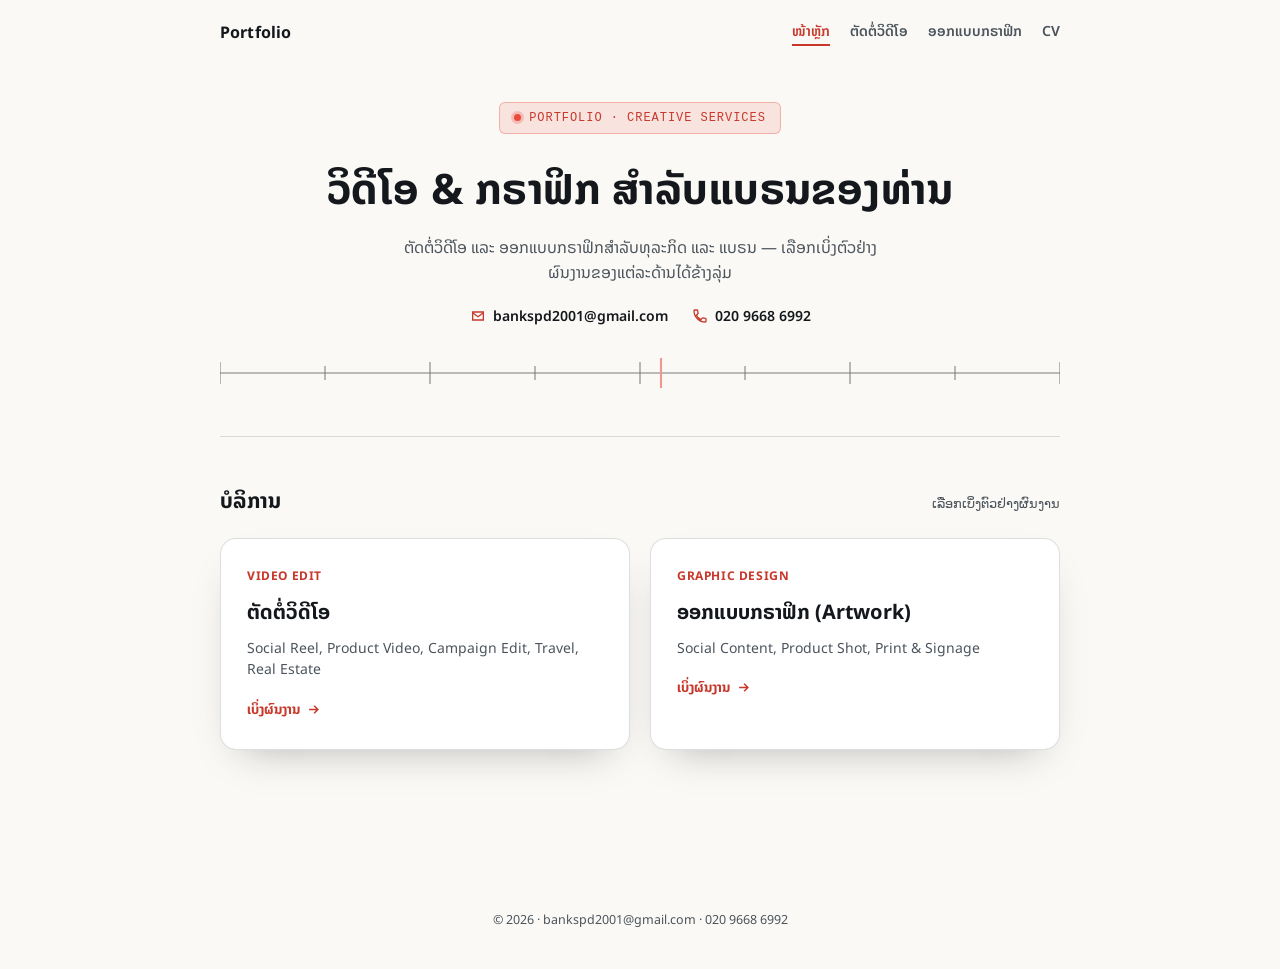
==== job/index.html @ 88bd38e2 "Add job-application portfolio version without pricing" ====
<!doctype html>
<html lang="lo">
<head>
<meta charset="utf-8">
<meta name="viewport" content="width=device-width,initial-scale=1">
<title>Portfolio · Video Edit &amp; Graphic Design</title>
<meta name="description" content="ຜົນງານ ຕັດຕໍ່ວິດີໂອ ແລະ ອອກແບບກຣາຟິກ">
<link rel="stylesheet" href="../portfolio/style.css">
</head>
<body>

<nav class="site-nav">
  <a class="brand" href="index.html">Portfolio</a>
  <div class="links">
    <a href="index.html" class="active">ໜ້າຫຼັກ</a>
    <a href="video.html">ຕັດຕໍ່ວິດີໂອ</a>
    <a href="graphic.html">ອອກແບບກຣາຟິກ</a>
    <a href="cv.html">CV</a>
  </div>
</nav>

<div class="wrap">

  <div class="hero">
    <span class="eyebrow"><span class="dot"></span>PORTFOLIO · CREATIVE SERVICES</span>
    <h1>ວິດີໂອ &amp; ກຣາຟິກ ສຳລັບແບຣນຂອງທ່ານ</h1>
    <p>ຕັດຕໍ່ວິດີໂອ ແລະ ອອກແບບກຣາຟິກສຳລັບທຸລະກິດ ແລະ ແບຣນ — ເລືອກເບິ່ງຕົວຢ່າງຜົນງານຂອງແຕ່ລະດ້ານໄດ້ຂ້າງລຸ່ມ</p>
    <div class="hero-contact">
      <a class="hero-contact-link" href="mailto:bankspd2001@gmail.com"><svg viewBox="0 0 24 24" fill="none" stroke="currentColor" stroke-width="2"><path d="M4 6h16v12H4z"/><path d="M4 7l8 6 8-6"/></svg>bankspd2001@gmail.com</a>
      <a class="hero-contact-link" href="tel:+8562096686992"><svg viewBox="0 0 24 24" fill="none" stroke="currentColor" stroke-width="2"><path d="M6.6 10.8a15.9 15.9 0 006.6 6.6l2.2-2.2a1 1 0 011-.25 11.4 11.4 0 003.6.6 1 1 0 011 1V20a1 1 0 01-1 1A17 17 0 013 4a1 1 0 011-1h3.5a1 1 0 011 1 11.4 11.4 0 00.6 3.6 1 1 0 01-.25 1z"/></svg>020 9668 6992</a>
    </div>
    <svg class="timeline-ruler" viewBox="0 0 800 34" preserveAspectRatio="none" aria-hidden="true">
      <line x1="0" y1="17" x2="800" y2="17" stroke-width="1"></line>
      <line x1="0" y1="6" x2="0" y2="28" stroke-width="1"></line>
      <line x1="100" y1="10" x2="100" y2="24" stroke-width="1"></line>
      <line x1="200" y1="6" x2="200" y2="28" stroke-width="1"></line>
      <line x1="300" y1="10" x2="300" y2="24" stroke-width="1"></line>
      <line x1="400" y1="6" x2="400" y2="28" stroke-width="1"></line>
      <line x1="500" y1="10" x2="500" y2="24" stroke-width="1"></line>
      <line x1="600" y1="6" x2="600" y2="28" stroke-width="1"></line>
      <line x1="700" y1="10" x2="700" y2="24" stroke-width="1"></line>
      <line x1="800" y1="6" x2="800" y2="28" stroke-width="1"></line>
      <line class="playhead" x1="420" y1="2" x2="420" y2="32"></line>
    </svg>
  </div>

  <div class="section-head">
    <h2>ບໍລິການ</h2>
    <span class="hint">ເລືອກເບິ່ງຕົວຢ່າງຜົນງານ</span>
  </div>

  <div class="service-grid">
    <a class="service-card" href="video.html">
      <span class="tag">Video Edit</span>
      <h3>ຕັດຕໍ່ວິດີໂອ</h3>
      <p>Social Reel, Product Video, Campaign Edit, Travel, Real Estate</p>
      <span class="go">ເບິ່ງຜົນງານ<svg viewBox="0 0 24 24" fill="none" stroke="currentColor" stroke-width="2.4"><path d="M5 12h14M13 6l6 6-6 6"/></svg></span>
    </a>
    <a class="service-card" href="graphic.html">
      <span class="tag">Graphic Design</span>
      <h3>ອອກແບບກຣາຟິກ (Artwork)</h3>
      <p>Social Content, Product Shot, Print &amp; Signage</p>
      <span class="go">ເບິ່ງຜົນງານ<svg viewBox="0 0 24 24" fill="none" stroke="currentColor" stroke-width="2.4"><path d="M5 12h14M13 6l6 6-6 6"/></svg></span>
    </a>
  </div>

</div>

<footer class="site-footer">© <span id="y"></span> · bankspd2001@gmail.com · 020 9668 6992</footer>
<script>document.getElementById('y').textContent = new Date().getFullYear();</script>

</body>
</html>
---- portfolio/style.css ----
@import url('https://fonts.googleapis.com/css2?family=Noto+Sans+Lao:wght@400;600;700&display=swap');

:root{
  --ink:#14181d;
  --ink-soft:#4b545c;
  --bg:#faf9f5;
  --panel:#ffffff;
  --accent:#e94a3c;
  --accent-strong:#c8392c;
  --teal:#1f9d93;
  --teal-strong:#167a72;
  --gold:#c9962e;
  --gold-strong:#a5781f;
  --timeline:#14181d;
  --line:rgba(20,24,29,0.14);
  --shadow:0 18px 40px -22px rgba(20,24,29,0.35);
  --radius:16px;
  color-scheme:light;
}
@media (prefers-color-scheme:dark){
  :root:not([data-theme="light"]){
    --ink:#eef1f0;
    --ink-soft:#aab3ba;
    --bg:#0f1216;
    --panel:#171c22;
    --accent:#ff6a53;
    --accent-strong:#ff8468;
    --teal:#2dd4c5;
    --teal-strong:#5be4d8;
    --gold:#e0ac4b;
    --gold-strong:#f0c476;
    --timeline:#eef1f0;
    --line:rgba(238,241,240,0.14);
    --shadow:0 18px 44px -20px rgba(0,0,0,0.6);
  }
}
:root[data-theme="dark"]{
  --ink:#eef1f0;
  --ink-soft:#aab3ba;
  --bg:#0f1216;
  --panel:#171c22;
  --accent:#ff6a53;
  --accent-strong:#ff8468;
  --teal:#2dd4c5;
  --teal-strong:#5be4d8;
  --gold:#e0ac4b;
  --gold-strong:#f0c476;
  --timeline:#eef1f0;
  --line:rgba(238,241,240,0.14);
  --shadow:0 18px 44px -20px rgba(0,0,0,0.6);
}

*{box-sizing:border-box;}
html,body{margin:0;padding:0;}
body{
  background:var(--bg);
  color:var(--ink);
  font-family:"Noto Sans Lao","Leelawadee UI","Lao Sangam MN",sans-serif;
  line-height:1.55;
}
a{color:inherit;}
img{max-width:100%;display:block;}

.wrap{
  max-width:880px;
  margin:0 auto;
  padding:56px 20px 80px;
}

/* NAV */
.site-nav{
  display:flex;
  align-items:center;
  justify-content:space-between;
  max-width:880px;
  margin:0 auto;
  padding:20px 20px 0;
  gap:16px;
  flex-wrap:wrap;
}
.site-nav .brand{
  font-weight:700;
  font-size:16px;
  text-decoration:none;
  letter-spacing:0.01em;
}
.site-nav .links{
  display:flex;
  gap:20px;
  flex-wrap:wrap;
}
.site-nav .links a{
  font-size:14px;
  font-weight:600;
  text-decoration:none;
  color:var(--ink-soft);
  border-bottom:2px solid transparent;
  padding-bottom:2px;
  transition:color .2s ease, border-color .2s ease;
}
.site-nav .links a:hover,
.site-nav .links a.active{
  color:var(--accent-strong);
  border-color:var(--accent-strong);
}

/* HERO */
.hero{
  text-align:center;
  padding-bottom:40px;
  border-bottom:1px solid var(--line);
  margin-bottom:48px;
}
.eyebrow{
  display:inline-flex;
  align-items:center;
  gap:8px;
  font-family:ui-monospace,"Cascadia Code","JetBrains Mono",Consolas,monospace;
  font-size:12px;
  letter-spacing:0.08em;
  color:var(--accent-strong);
  background:color-mix(in srgb, var(--accent) 12%, transparent);
  border:1px solid color-mix(in srgb, var(--accent) 35%, transparent);
  padding:6px 14px;
  border-radius:6px;
  margin-bottom:22px;
}
.eyebrow .dot{
  width:7px;height:7px;border-radius:50%;
  background:var(--accent);
  box-shadow:0 0 0 3px color-mix(in srgb, var(--accent) 25%, transparent);
}
h1{
  font-size:clamp(27px,4.4vw,42px);
  margin:0 0 14px;
  text-wrap:balance;
  font-weight:700;
  letter-spacing:0.01em;
}
.hero p{
  color:var(--ink-soft);
  max-width:54ch;
  margin:0 auto;
  font-size:16px;
}
.hero-contact{
  display:flex;
  justify-content:center;
  flex-wrap:wrap;
  gap:10px 24px;
  margin-top:20px;
}
.hero-contact-link{
  display:inline-flex;
  align-items:center;
  gap:7px;
  font-size:14px;
  font-weight:600;
  color:var(--ink);
  text-decoration:none;
  border-bottom:1px solid transparent;
  transition:border-color .2s ease, color .2s ease;
}
.hero-contact-link:hover{
  color:var(--accent-strong);
  border-bottom-color:var(--accent-strong);
}
.hero-contact-link svg{
  width:16px;height:16px;
  flex:none;
  color:var(--accent-strong);
}

.timeline-ruler{
  margin-top:28px;
  width:100%;
  height:34px;
  opacity:0.55;
}
.timeline-ruler line{stroke:var(--timeline);}
.timeline-ruler .playhead{
  stroke:var(--accent);
  stroke-width:2;
  opacity:1;
}

/* SECTION HEADS */
.section-head{
  display:flex;
  align-items:baseline;
  justify-content:space-between;
  gap:16px;
  margin-bottom:20px;
}
.section-head h2{
  font-size:21px;
  margin:0;
  font-weight:700;
}
.section-head .hint{
  font-size:13px;
  color:var(--ink-soft);
  font-family:ui-monospace,"Cascadia Code","JetBrains Mono",Consolas,monospace;
}

/* SERVICE PICKER CARDS (home page) */
.service-grid{
  display:grid;
  grid-template-columns:1fr 1fr;
  gap:20px;
  margin-bottom:56px;
}
@media (max-width:640px){.service-grid{grid-template-columns:1fr;}}
.service-card{
  display:block;
  background:var(--panel);
  border:1px solid var(--line);
  border-radius:var(--radius);
  padding:28px 26px;
  text-decoration:none;
  color:inherit;
  box-shadow:var(--shadow);
  transition:transform .2s ease, border-color .2s ease;
}
.service-card:hover{
  transform:translateY(-3px);
  border-color:color-mix(in srgb, var(--accent) 45%, transparent);
}
.service-card .tag{
  font-size:12px;
  font-weight:700;
  letter-spacing:0.05em;
  color:var(--accent-strong);
  text-transform:uppercase;
  margin-bottom:10px;
  display:block;
}
.service-card h3{
  font-size:20px;
  margin:0 0 10px;
}
.service-card p{
  font-size:14px;
  color:var(--ink-soft);
  margin:0 0 16px;
}
.service-card .go{
  font-size:13.5px;
  font-weight:700;
  color:var(--accent-strong);
  display:inline-flex;
  align-items:center;
  gap:6px;
}
.service-card .go svg{width:15px;height:15px;}

/* PRICING CARDS */
.cards{
  display:grid;
  grid-template-columns:1fr 1.15fr;
  gap:20px;
  margin-bottom:56px;
}
@media (max-width:640px){.cards{grid-template-columns:1fr;}}
.card{
  background:var(--panel);
  border:1px solid var(--line);
  border-radius:var(--radius);
  padding:28px 26px;
  position:relative;
  box-shadow:var(--shadow);
}
.card.reco{
  border-color:color-mix(in srgb, var(--accent) 55%, transparent);
  background:
    linear-gradient(180deg, color-mix(in srgb, var(--accent) 8%, transparent), transparent 40%),
    var(--panel);
}
.badge{
  position:absolute;
  top:-13px;
  right:24px;
  background:var(--accent);
  color:#ffffff;
  font-size:12px;
  font-weight:700;
  letter-spacing:0.04em;
  padding:6px 14px;
  border-radius:6px;
  box-shadow:0 8px 16px -6px color-mix(in srgb, var(--accent) 70%, transparent);
}
.card-label{
  font-size:14px;
  color:var(--ink-soft);
  margin-bottom:6px;
}
.card-title{
  font-size:19px;
  font-weight:700;
  margin-bottom:18px;
}
.price-row{
  display:flex;
  align-items:baseline;
  gap:8px;
  margin-bottom:6px;
}
.price{
  font-size:34px;
  font-weight:700;
  color:var(--ink);
}
.price-unit{
  font-size:14px;
  color:var(--ink-soft);
}
.price-sub{
  font-size:13px;
  color:var(--ink-soft);
  margin-bottom:20px;
}
.card ul{
  list-style:none;
  margin:0 0 20px;
  padding:0;
  display:flex;
  flex-direction:column;
  gap:10px;
}
.card li{
  display:flex;
  gap:10px;
  font-size:14.5px;
  color:var(--ink-soft);
}
.card li svg{
  flex:none;
  width:17px;height:17px;
  margin-top:2px;
  color:var(--accent-strong);
}
.save-tag{
  display:inline-flex;
  align-items:center;
  gap:6px;
  font-size:13px;
  font-weight:600;
  color:var(--teal-strong);
  background:color-mix(in srgb, var(--teal) 14%, transparent);
  border-radius:8px;
  padding:6px 10px;
}

/* VIDEO PORTFOLIO GRID */
.vf-grid{
  display:grid;
  grid-template-columns:repeat(4, 1fr);
  gap:12px;
  margin-bottom:56px;
}
@media (max-width:760px){.vf-grid{grid-template-columns:repeat(3, 1fr);}}
@media (max-width:520px){.vf-grid{grid-template-columns:repeat(2, 1fr);}}
.vf-card{
  position:relative;
  display:block;
  border:1px solid var(--line);
  border-radius:12px;
  overflow:hidden;
  background:var(--panel);
  aspect-ratio:9/16;
  box-shadow:var(--shadow);
  text-decoration:none;
  transition:transform .2s ease;
}
.vf-card:hover{transform:translateY(-2px);}
.vf-card:focus-visible{outline:2px solid var(--accent);outline-offset:3px;}
.vf-card img{
  width:100%;
  height:100%;
  object-fit:cover;
  transition:transform .35s ease;
}
.vf-card:hover img{transform:scale(1.05);}
.vf-play{
  position:absolute;
  top:50%;left:50%;
  transform:translate(-50%,-50%);
  width:40px;height:40px;
  border-radius:50%;
  background:rgba(20,24,29,0.55);
  border:1.5px solid rgba(255,255,255,0.7);
  display:flex;
  align-items:center;
  justify-content:center;
  color:#fff;
  opacity:0.9;
  transition:transform .25s ease, background .25s ease;
}
.vf-play svg{width:16px;height:16px;margin-left:2px;}
.vf-card:hover .vf-play{
  transform:translate(-50%,-50%) scale(1.12);
  background:var(--accent);
}
.vf-card-info{
  position:absolute;
  left:0;right:0;bottom:0;
  padding:20px 10px 9px;
  background:linear-gradient(0deg, rgba(0,0,0,0.75), rgba(0,0,0,0));
  display:flex;
  flex-direction:column;
  gap:1px;
}
.vf-card-info strong{
  color:#ffffff;
  font-size:11.5px;
  letter-spacing:0.03em;
  font-family:ui-monospace,"Cascadia Code","JetBrains Mono",Consolas,monospace;
}
.vf-card-info span{
  color:rgba(255,255,255,0.82);
  font-size:11px;
}
.vf-hint{
  font-size:12.5px;
  color:var(--ink-soft);
  margin:-10px 0 18px;
  display:flex;
  align-items:center;
  gap:6px;
}
.vf-hint svg{width:14px;height:14px;flex:none;color:var(--accent-strong);}

/* GRAPHIC PORTFOLIO GRID + LIGHTBOX */
.pf-filters{
  display:flex;
  flex-wrap:wrap;
  gap:8px;
  margin-bottom:18px;
}
.pf-filter{
  font:inherit;
  font-size:13px;
  font-weight:600;
  padding:7px 14px;
  border-radius:20px;
  border:1px solid var(--line);
  background:var(--panel);
  color:var(--ink-soft);
  cursor:pointer;
  transition:all .2s ease;
}
.pf-filter:hover{border-color:color-mix(in srgb, var(--gold) 50%, transparent);}
.pf-filter.active{
  background:var(--gold);
  border-color:var(--gold);
  color:#1a1400;
}
.pf-grid{
  display:grid;
  grid-template-columns:repeat(3, 1fr);
  gap:14px;
  margin-bottom:56px;
}
@media (max-width:720px){.pf-grid{grid-template-columns:repeat(2, 1fr);}}
@media (max-width:460px){.pf-grid{grid-template-columns:1fr;}}
.pf-card{
  position:relative;
  display:block;
  width:100%;
  padding:0;
  margin:0;
  border:1px solid var(--line);
  border-radius:14px;
  overflow:hidden;
  background:var(--panel);
  cursor:pointer;
  aspect-ratio:16/9;
  box-shadow:var(--shadow);
  transition:transform .2s ease, box-shadow .2s ease;
}
.pf-card:hover{transform:translateY(-2px);}
.pf-card:focus-visible{outline:2px solid var(--gold);outline-offset:3px;}
.pf-card img{
  width:100%;
  height:100%;
  object-fit:cover;
  transition:transform .35s ease;
}
.pf-card:hover img{transform:scale(1.05);}
.pf-card-info{
  position:absolute;
  left:0;right:0;bottom:0;
  padding:22px 12px 10px;
  background:linear-gradient(0deg, rgba(0,0,0,0.72), rgba(0,0,0,0));
  display:flex;
  flex-direction:column;
  align-items:flex-start;
  gap:2px;
  text-align:left;
}
.pf-card-info strong{
  color:#ffffff;
  font-size:12.5px;
  letter-spacing:0.02em;
}
.pf-card-info span{
  color:rgba(255,255,255,0.82);
  font-size:11.5px;
}
.pf-card.pf-hide,
.vf-card.pf-hide{display:none;}

.pf-lb-backdrop{
  position:fixed;
  inset:0;
  background:rgba(10,8,4,0.86);
  backdrop-filter:blur(2px);
  opacity:0;
  pointer-events:none;
  transition:opacity .25s ease;
  z-index:100;
}
.pf-lightbox{
  position:fixed;
  inset:0;
  display:flex;
  flex-direction:column;
  align-items:center;
  justify-content:center;
  gap:14px;
  padding:32px;
  opacity:0;
  pointer-events:none;
  transform:scale(0.98);
  transition:opacity .25s ease, transform .25s ease;
  z-index:101;
}
.pf-lb-backdrop.open,
.pf-lightbox.open{opacity:1;pointer-events:auto;}
.pf-lightbox.open{transform:scale(1);}
.pf-lb-img{
  max-width:min(92vw, 1100px);
  max-height:72vh;
  border-radius:10px;
  box-shadow:0 30px 60px -20px rgba(0,0,0,0.6);
}
.pf-lb-caption{
  color:#f6efdf;
  text-align:center;
  font-size:13.5px;
}
.pf-lb-caption strong{
  display:block;
  font-size:15px;
  margin-bottom:2px;
  color:var(--gold-strong);
}
.pf-lb-close,
.pf-lb-nav{
  position:fixed;
  width:44px;height:44px;
  border-radius:50%;
  border:1px solid rgba(255,255,255,0.25);
  background:rgba(255,255,255,0.08);
  color:#fff;
  display:flex;
  align-items:center;
  justify-content:center;
  cursor:pointer;
  transition:background .2s ease;
}
.pf-lb-close:hover,
.pf-lb-nav:hover{background:rgba(255,255,255,0.18);}
.pf-lb-close{top:24px;right:24px;z-index:102;}
.pf-lb-nav{top:50%;transform:translateY(-50%);z-index:102;}
.pf-lb-prev{left:20px;}
.pf-lb-next{right:20px;}
.pf-lb-close svg,.pf-lb-nav svg{width:20px;height:20px;}

/* CALCULATOR */
.calc{
  background:linear-gradient(155deg, var(--gold-strong), var(--gold) 70%);
  color:#1a1400;
  border-radius:var(--radius);
  padding:32px 28px;
  margin-bottom:56px;
  box-shadow:var(--shadow);
}
.calc .section-head h2,
.calc .section-head .hint{color:#1a1400;}
.calc .section-head .hint{opacity:0.7;}
.calc-row{
  display:flex;
  align-items:center;
  gap:18px;
  margin:22px 0 26px;
}
.calc-row input[type="range"]{
  flex:1;
  -webkit-appearance:none;
  appearance:none;
  height:5px;
  border-radius:3px;
  background:rgba(255,255,255,0.28);
  outline:none;
}
.calc-row input[type="range"]::-webkit-slider-thumb{
  -webkit-appearance:none;
  width:22px;height:22px;
  border-radius:50%;
  background:var(--accent);
  border:3px solid var(--gold-strong);
  box-shadow:0 0 0 2px var(--accent);
  cursor:pointer;
}
.calc-row input[type="range"]::-moz-range-thumb{
  width:22px;height:22px;
  border-radius:50%;
  background:var(--accent);
  border:3px solid var(--gold-strong);
  cursor:pointer;
}
.calc-count{
  font-size:26px;
  font-weight:700;
  min-width:86px;
  text-align:right;
  white-space:nowrap;
}
.calc-count span{font-size:14px;font-weight:400;opacity:0.75;margin-left:4px;}
.calc-compare{
  display:grid;
  grid-template-columns:1fr 1fr;
  gap:14px;
}
@media (max-width:560px){.calc-compare{grid-template-columns:1fr;}}
.calc-box{
  background:rgba(255,255,255,0.08);
  border:1px solid rgba(255,255,255,0.18);
  border-radius:12px;
  padding:18px 20px;
  transition:border-color .25s ease, background .25s ease;
}
.calc-box.win{
  border-color:color-mix(in srgb, var(--accent) 65%, transparent);
  background:color-mix(in srgb, var(--accent) 22%, transparent);
}
.calc-box .lbl{
  font-size:12.5px;
  opacity:0.75;
  margin-bottom:8px;
  letter-spacing:0.03em;
}
.calc-box .amt{
  font-size:22px;
  font-weight:700;
}
.calc-note{
  margin-top:18px;
  font-size:13.5px;
  opacity:0.9;
  display:flex;
  align-items:center;
  gap:8px;
}
.calc-note strong{color:var(--accent-strong);font-weight:700;}

/* TERMS ACCORDION */
.terms-head h2{
  font-size:24px;
  color:var(--accent-strong);
  position:relative;
  padding-left:18px;
}
.terms-head h2::before{
  content:"";
  position:absolute;
  left:0;
  top:5px;
  bottom:5px;
  width:4px;
  border-radius:2px;
  background:var(--accent-strong);
}
.terms{margin-bottom:44px;}
.acc-item{border-bottom:1px solid var(--line);}
.acc-item:first-child{border-top:1px solid var(--line);}
.acc-btn{
  width:100%;
  text-align:left;
  background:none;
  border:none;
  color:var(--ink);
  font:inherit;
  font-size:15.5px;
  font-weight:600;
  padding:18px 4px;
  display:flex;
  justify-content:space-between;
  align-items:center;
  cursor:pointer;
  gap:14px;
}
.acc-btn:focus-visible{outline:2px solid var(--accent);outline-offset:3px;border-radius:4px;}
.acc-btn .chev{
  flex:none;
  width:18px;height:18px;
  transition:transform .25s ease;
  color:var(--accent-strong);
}
.acc-item.open .acc-btn .chev{transform:rotate(135deg);}
.acc-panel{max-height:0;overflow:hidden;transition:max-height .3s ease;}
.acc-item.open .acc-panel{max-height:200px;}
.acc-panel-inner{
  padding:0 4px 20px;
  color:var(--ink-soft);
  font-size:14.5px;
  max-width:62ch;
}

/* CV PAGE */
.cv-wrap{
  display:flex;
  gap:0;
  border-radius:var(--radius);
  overflow:hidden;
  box-shadow:var(--shadow);
  border:1px solid var(--line);
  margin-bottom:40px;
}
.cv-wrap img{
  display:block;
  width:100%;
  height:auto;
}
.cv-col-left{flex:0 0 44%;}
.cv-col-right{flex:1;}
@media (max-width:680px){
  .cv-wrap{flex-direction:column;}
  .cv-col-left, .cv-col-right{flex:none; width:100%;}
}
.cv-download{
  display:inline-flex;
  align-items:center;
  gap:8px;
  font-size:14px;
  font-weight:700;
  color:var(--accent-strong);
  text-decoration:none;
  border:1px solid color-mix(in srgb, var(--accent) 40%, transparent);
  padding:10px 18px;
  border-radius:10px;
  margin-bottom:40px;
  transition:background .2s ease;
}
.cv-download:hover{background:color-mix(in srgb, var(--accent) 10%, transparent);}
.cv-download svg{width:16px;height:16px;}

/* FOOTER */
.site-footer{
  text-align:center;
  padding:24px 20px 40px;
  font-size:12.5px;
  color:var(--ink-soft);
}

@media (prefers-reduced-motion:reduce){*{transition:none !important;}}
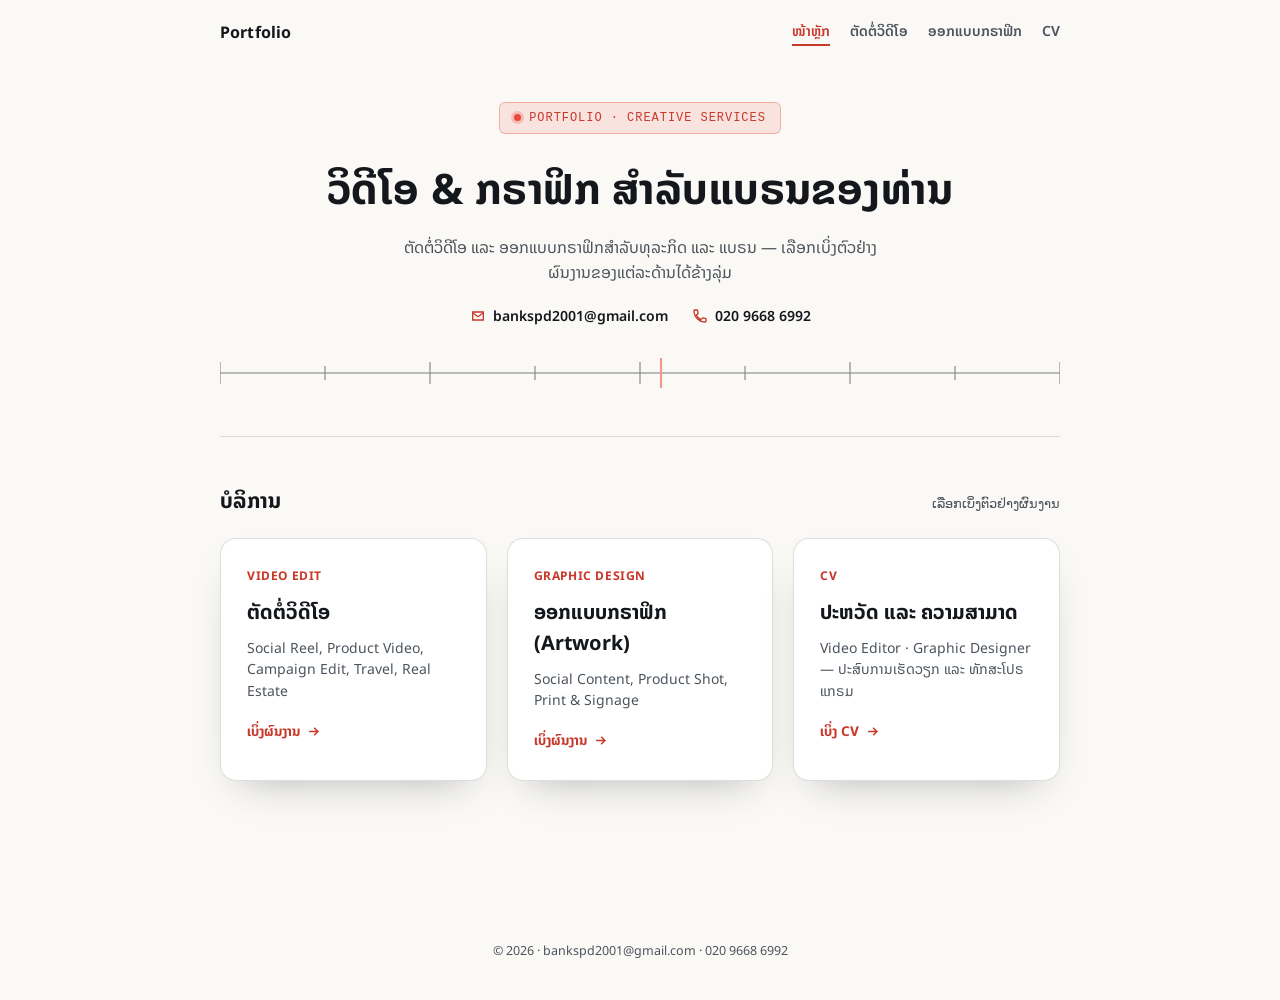
==== commit 0a7361b6: "Add CV card to job-application home page for consistency" ====
--- a/job/index.html
+++ b/job/index.html
@@ -62,6 +62,12 @@
       <p>Social Content, Product Shot, Print &amp; Signage</p>
       <span class="go">ເບິ່ງຜົນງານ<svg viewBox="0 0 24 24" fill="none" stroke="currentColor" stroke-width="2.4"><path d="M5 12h14M13 6l6 6-6 6"/></svg></span>
     </a>
+    <a class="service-card" href="cv.html">
+      <span class="tag">CV</span>
+      <h3>ປະຫວັດ ແລະ ຄວາມສາມາດ</h3>
+      <p>Video Editor · Graphic Designer — ປະສົບການເຮັດວຽກ ແລະ ທັກສະໂປຣແກຣມ</p>
+      <span class="go">ເບິ່ງ CV<svg viewBox="0 0 24 24" fill="none" stroke="currentColor" stroke-width="2.4"><path d="M5 12h14M13 6l6 6-6 6"/></svg></span>
+    </a>
   </div>
 
 </div>
--- a/portfolio/style.css
+++ b/portfolio/style.css
@@ -206,7 +206,7 @@
 /* SERVICE PICKER CARDS (home page) */
 .service-grid{
   display:grid;
-  grid-template-columns:1fr 1fr;
+  grid-template-columns:repeat(auto-fit, minmax(240px, 1fr));
   gap:20px;
   margin-bottom:56px;
 }
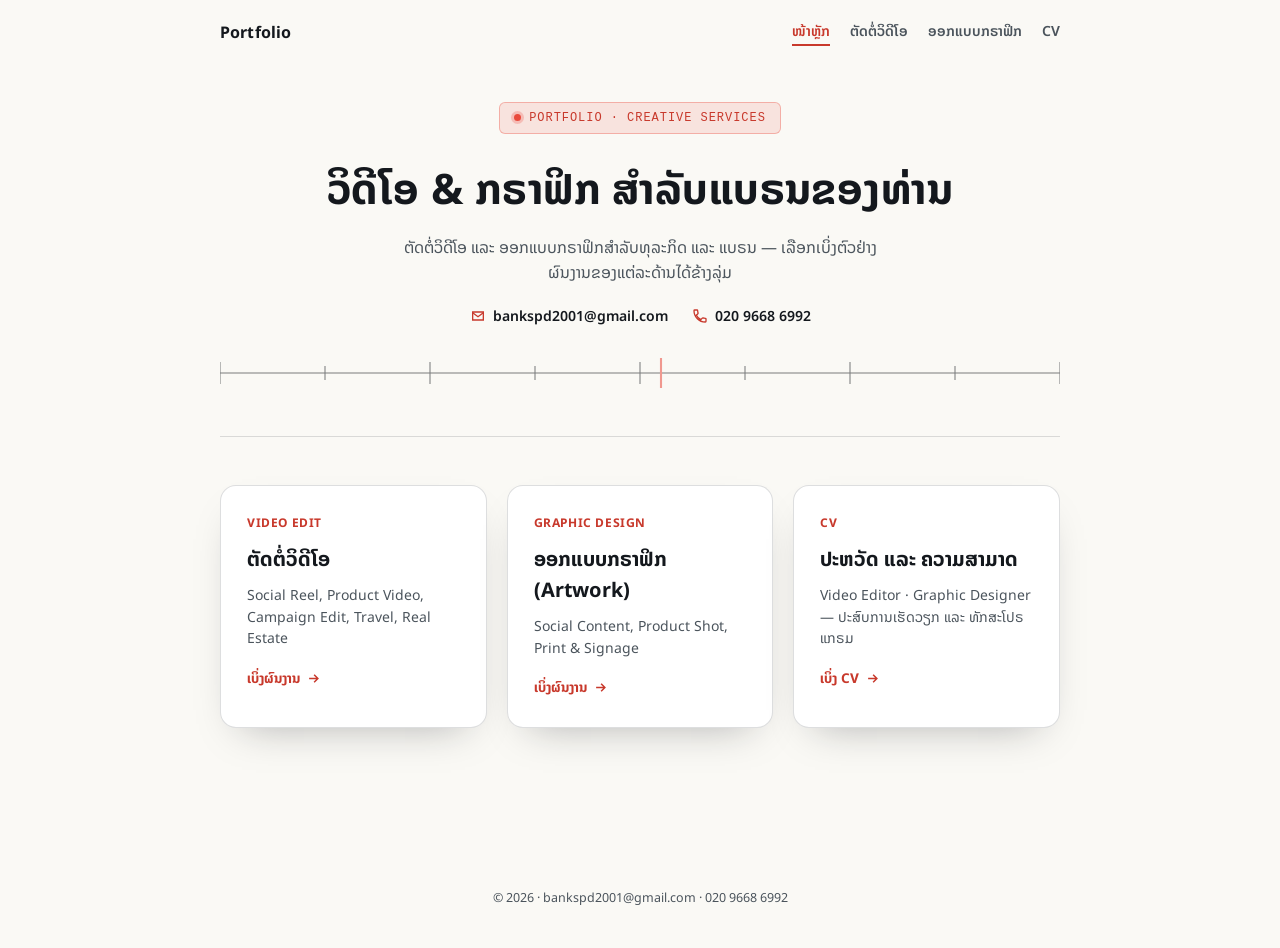
==== commit c6e858ec: "Remove 'services' heading from job-application home page" ====
--- a/job/index.html
+++ b/job/index.html
@@ -44,11 +44,6 @@
     </svg>
   </div>
 
-  <div class="section-head">
-    <h2>ບໍລິການ</h2>
-    <span class="hint">ເລືອກເບິ່ງຕົວຢ່າງຜົນງານ</span>
-  </div>
-
   <div class="service-grid">
     <a class="service-card" href="video.html">
       <span class="tag">Video Edit</span>
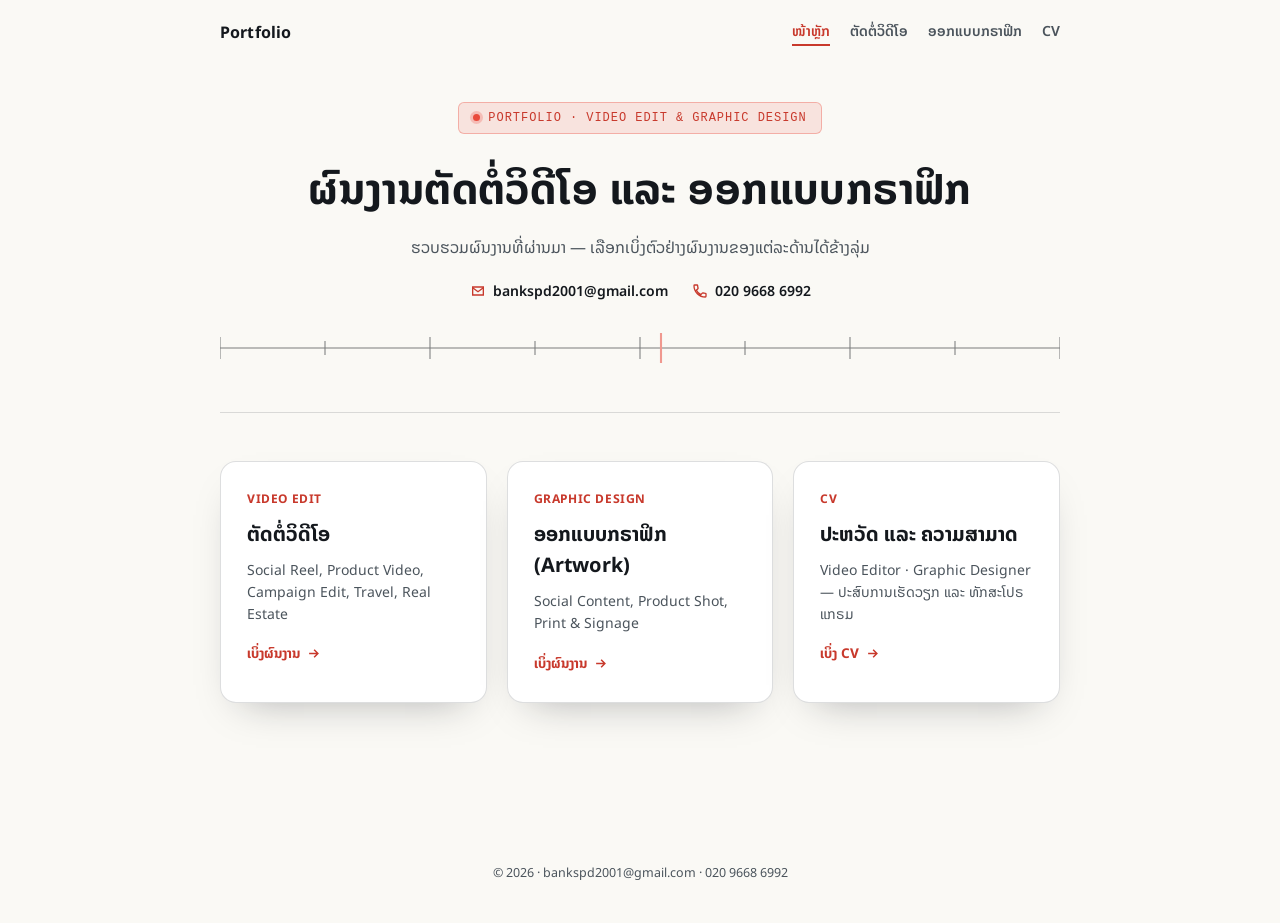
==== commit 7cf8b2eb: "Reframe job-application home page as portfolio showcase, not a service pitch" ====
--- a/job/index.html
+++ b/job/index.html
@@ -22,9 +22,9 @@
 <div class="wrap">
 
   <div class="hero">
-    <span class="eyebrow"><span class="dot"></span>PORTFOLIO · CREATIVE SERVICES</span>
-    <h1>ວິດີໂອ &amp; ກຣາຟິກ ສຳລັບແບຣນຂອງທ່ານ</h1>
-    <p>ຕັດຕໍ່ວິດີໂອ ແລະ ອອກແບບກຣາຟິກສຳລັບທຸລະກິດ ແລະ ແບຣນ — ເລືອກເບິ່ງຕົວຢ່າງຜົນງານຂອງແຕ່ລະດ້ານໄດ້ຂ້າງລຸ່ມ</p>
+    <span class="eyebrow"><span class="dot"></span>PORTFOLIO · VIDEO EDIT &amp; GRAPHIC DESIGN</span>
+    <h1>ຜົນງານຕັດຕໍ່ວິດີໂອ ແລະ ອອກແບບກຣາຟິກ</h1>
+    <p>ຮວບຮວມຜົນງານທີ່ຜ່ານມາ — ເລືອກເບິ່ງຕົວຢ່າງຜົນງານຂອງແຕ່ລະດ້ານໄດ້ຂ້າງລຸ່ມ</p>
     <div class="hero-contact">
       <a class="hero-contact-link" href="mailto:bankspd2001@gmail.com"><svg viewBox="0 0 24 24" fill="none" stroke="currentColor" stroke-width="2"><path d="M4 6h16v12H4z"/><path d="M4 7l8 6 8-6"/></svg>bankspd2001@gmail.com</a>
       <a class="hero-contact-link" href="tel:+8562096686992"><svg viewBox="0 0 24 24" fill="none" stroke="currentColor" stroke-width="2"><path d="M6.6 10.8a15.9 15.9 0 006.6 6.6l2.2-2.2a1 1 0 011-.25 11.4 11.4 0 003.6.6 1 1 0 011 1V20a1 1 0 01-1 1A17 17 0 013 4a1 1 0 011-1h3.5a1 1 0 011 1 11.4 11.4 0 00.6 3.6 1 1 0 01-.25 1z"/></svg>020 9668 6992</a>
